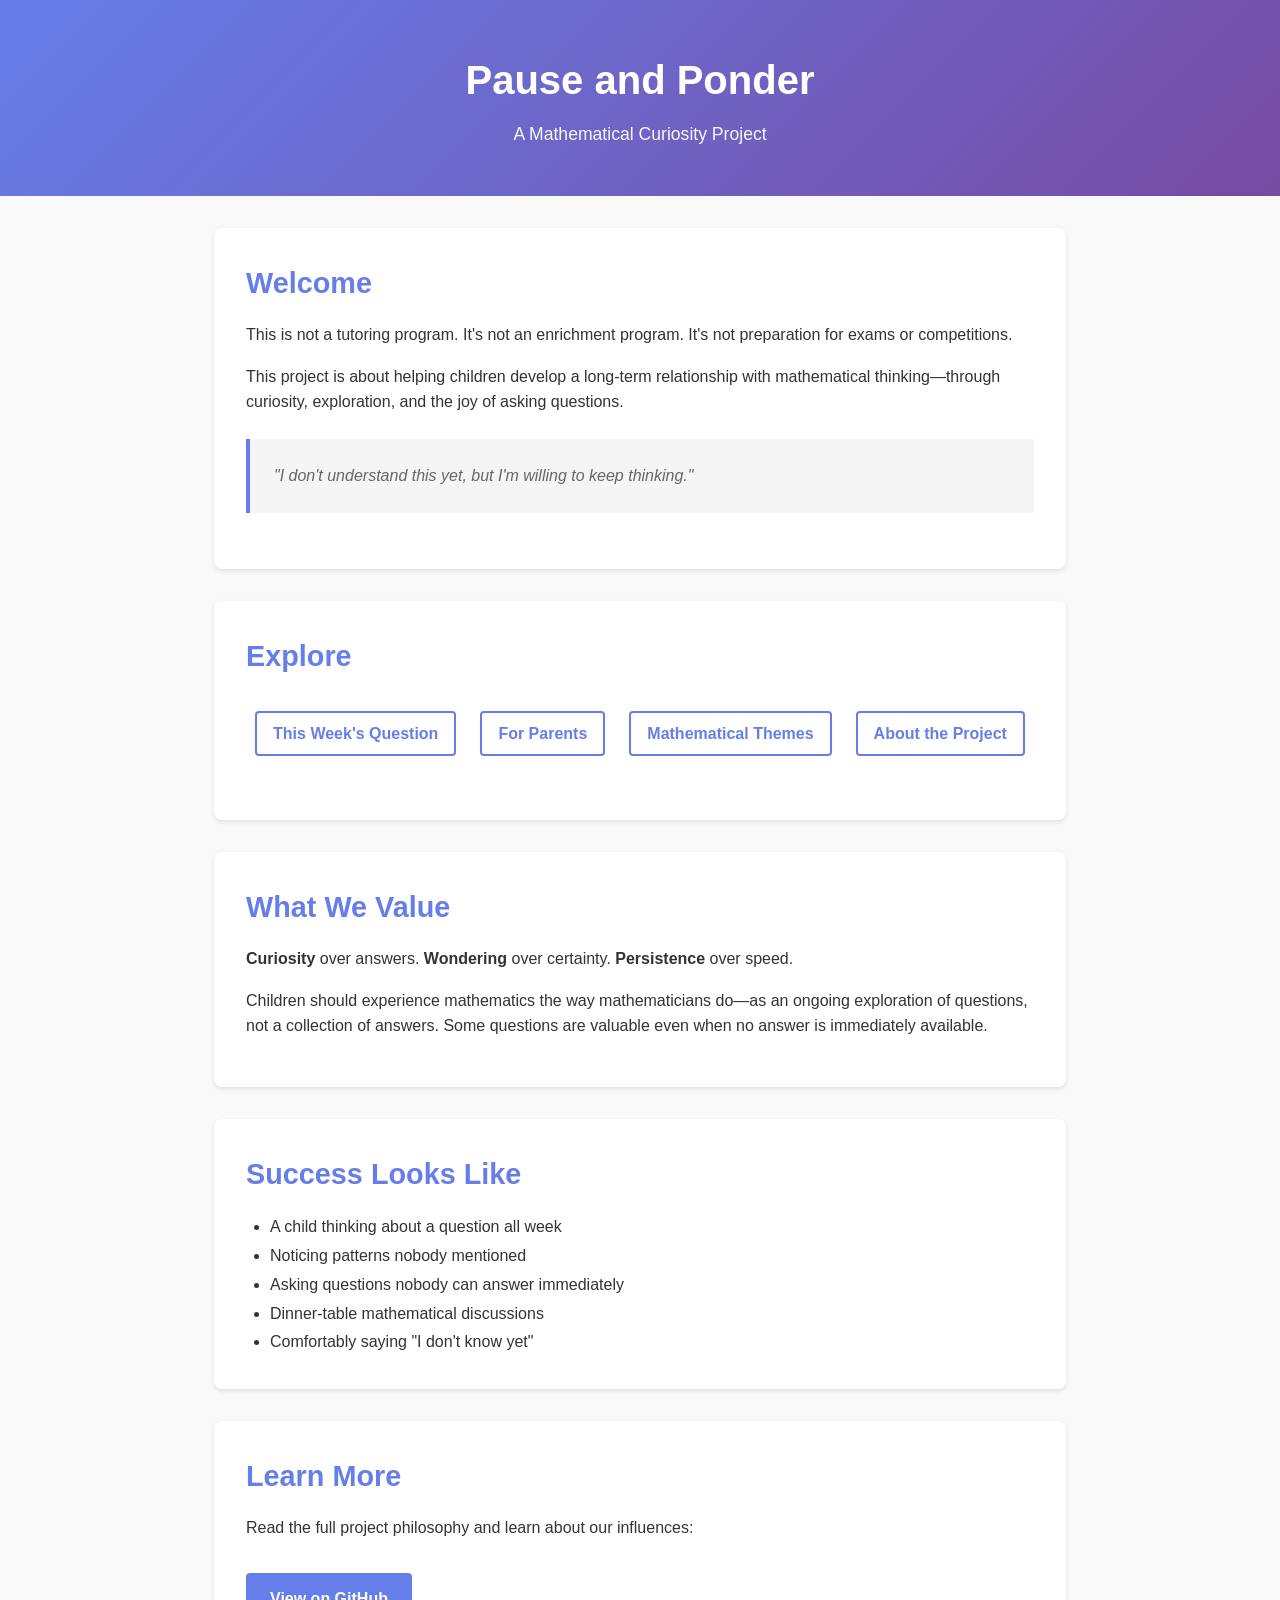
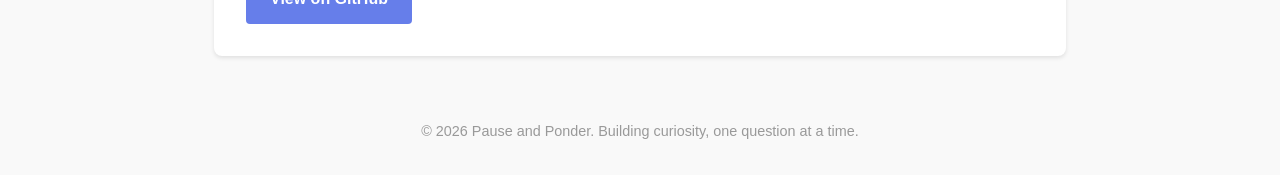
==== docs/index.html @ e1ff3a09 "add page index" ====
<!DOCTYPE html>
<html lang="en">
<head>
    <meta charset="UTF-8">
    <meta name="viewport" content="width=device-width, initial-scale=1.0">
    <title>Pause and Ponder - Mathematical Curiosity</title>
    <style>
        * {
            margin: 0;
            padding: 0;
            box-sizing: border-box;
        }

        body {
            font-family: -apple-system, BlinkMacSystemFont, 'Segoe UI', Roboto, Oxygen, Ubuntu, Cantarell, sans-serif;
            line-height: 1.6;
            color: #333;
            background-color: #f9f9f9;
        }

        header {
            background: linear-gradient(135deg, #667eea 0%, #764ba2 100%);
            color: white;
            padding: 3rem 1.5rem;
            text-align: center;
        }

        header h1 {
            font-size: 2.5rem;
            margin-bottom: 0.5rem;
        }

        header p {
            font-size: 1.1rem;
            opacity: 0.95;
        }

        main {
            max-width: 900px;
            margin: 2rem auto;
            padding: 0 1.5rem;
        }

        section {
            background: white;
            padding: 2rem;
            margin-bottom: 2rem;
            border-radius: 8px;
            box-shadow: 0 2px 4px rgba(0, 0, 0, 0.1);
        }

        section h2 {
            color: #667eea;
            margin-bottom: 1rem;
            font-size: 1.8rem;
        }

        section p {
            margin-bottom: 1rem;
            font-size: 1rem;
        }

        .cta-button {
            display: inline-block;
            background-color: #667eea;
            color: white;
            padding: 0.8rem 1.5rem;
            border-radius: 4px;
            text-decoration: none;
            font-weight: 600;
            margin-top: 1rem;
            transition: background-color 0.3s ease;
        }

        .cta-button:hover {
            background-color: #764ba2;
        }

        .nav-links {
            display: flex;
            gap: 1.5rem;
            flex-wrap: wrap;
            justify-content: center;
            margin: 2rem 0;
        }

        .nav-links a {
            color: #667eea;
            text-decoration: none;
            font-weight: 600;
            padding: 0.5rem 1rem;
            border: 2px solid #667eea;
            border-radius: 4px;
            transition: all 0.3s ease;
        }

        .nav-links a:hover {
            background-color: #667eea;
            color: white;
        }

        .quote {
            font-style: italic;
            color: #666;
            padding: 1.5rem;
            border-left: 4px solid #667eea;
            margin: 1.5rem 0;
            background-color: #f5f5f5;
        }

        footer {
            text-align: center;
            padding: 2rem;
            color: #999;
            font-size: 0.9rem;
        }

        @media (max-width: 768px) {
            header h1 {
                font-size: 1.8rem;
            }

            section {
                padding: 1.5rem;
                margin-bottom: 1.5rem;
            }

            .nav-links {
                flex-direction: column;
                gap: 1rem;
            }

            .nav-links a {
                display: block;
                text-align: center;
            }
        }
    </style>
</head>
<body>
    <header>
        <h1>Pause and Ponder</h1>
        <p>A Mathematical Curiosity Project</p>
    </header>

    <main>
        <section>
            <h2>Welcome</h2>
            <p>
                This is not a tutoring program. It's not an enrichment program. It's not preparation for exams or competitions.
            </p>
            <p>
                This project is about helping children develop a long-term relationship with mathematical thinking—through curiosity, exploration, and the joy of asking questions.
            </p>
            <div class="quote">
                "I don't understand this yet, but I'm willing to keep thinking."
            </div>
        </section>

        <section>
            <h2>Explore</h2>
            <div class="nav-links">
                <a href="pages/this-weeks-question.html">This Week's Question</a>
                <a href="pages/parent-notes.html">For Parents</a>
                <a href="pages/themes.html">Mathematical Themes</a>
                <a href="pages/about.html">About the Project</a>
            </div>
        </section>

        <section>
            <h2>What We Value</h2>
            <p><strong>Curiosity</strong> over answers. <strong>Wondering</strong> over certainty. <strong>Persistence</strong> over speed.</p>
            <p>
                Children should experience mathematics the way mathematicians do—as an ongoing exploration of questions, not a collection of answers. Some questions are valuable even when no answer is immediately available.
            </p>
        </section>

        <section>
            <h2>Success Looks Like</h2>
            <ul style="margin-left: 1.5rem; line-height: 1.8;">
                <li>A child thinking about a question all week</li>
                <li>Noticing patterns nobody mentioned</li>
                <li>Asking questions nobody can answer immediately</li>
                <li>Dinner-table mathematical discussions</li>
                <li>Comfortably saying "I don't know yet"</li>
            </ul>
        </section>

        <section>
            <h2>Learn More</h2>
            <p>
                Read the full project philosophy and learn about our influences:
            </p>
            <a href="https://github.com/your-username/pause_and_ponder" class="cta-button">View on GitHub</a>
        </section>
    </main>

    <footer>
        <p>&copy; 2026 Pause and Ponder. Building curiosity, one question at a time.</p>
    </footer>
</body>
</html>
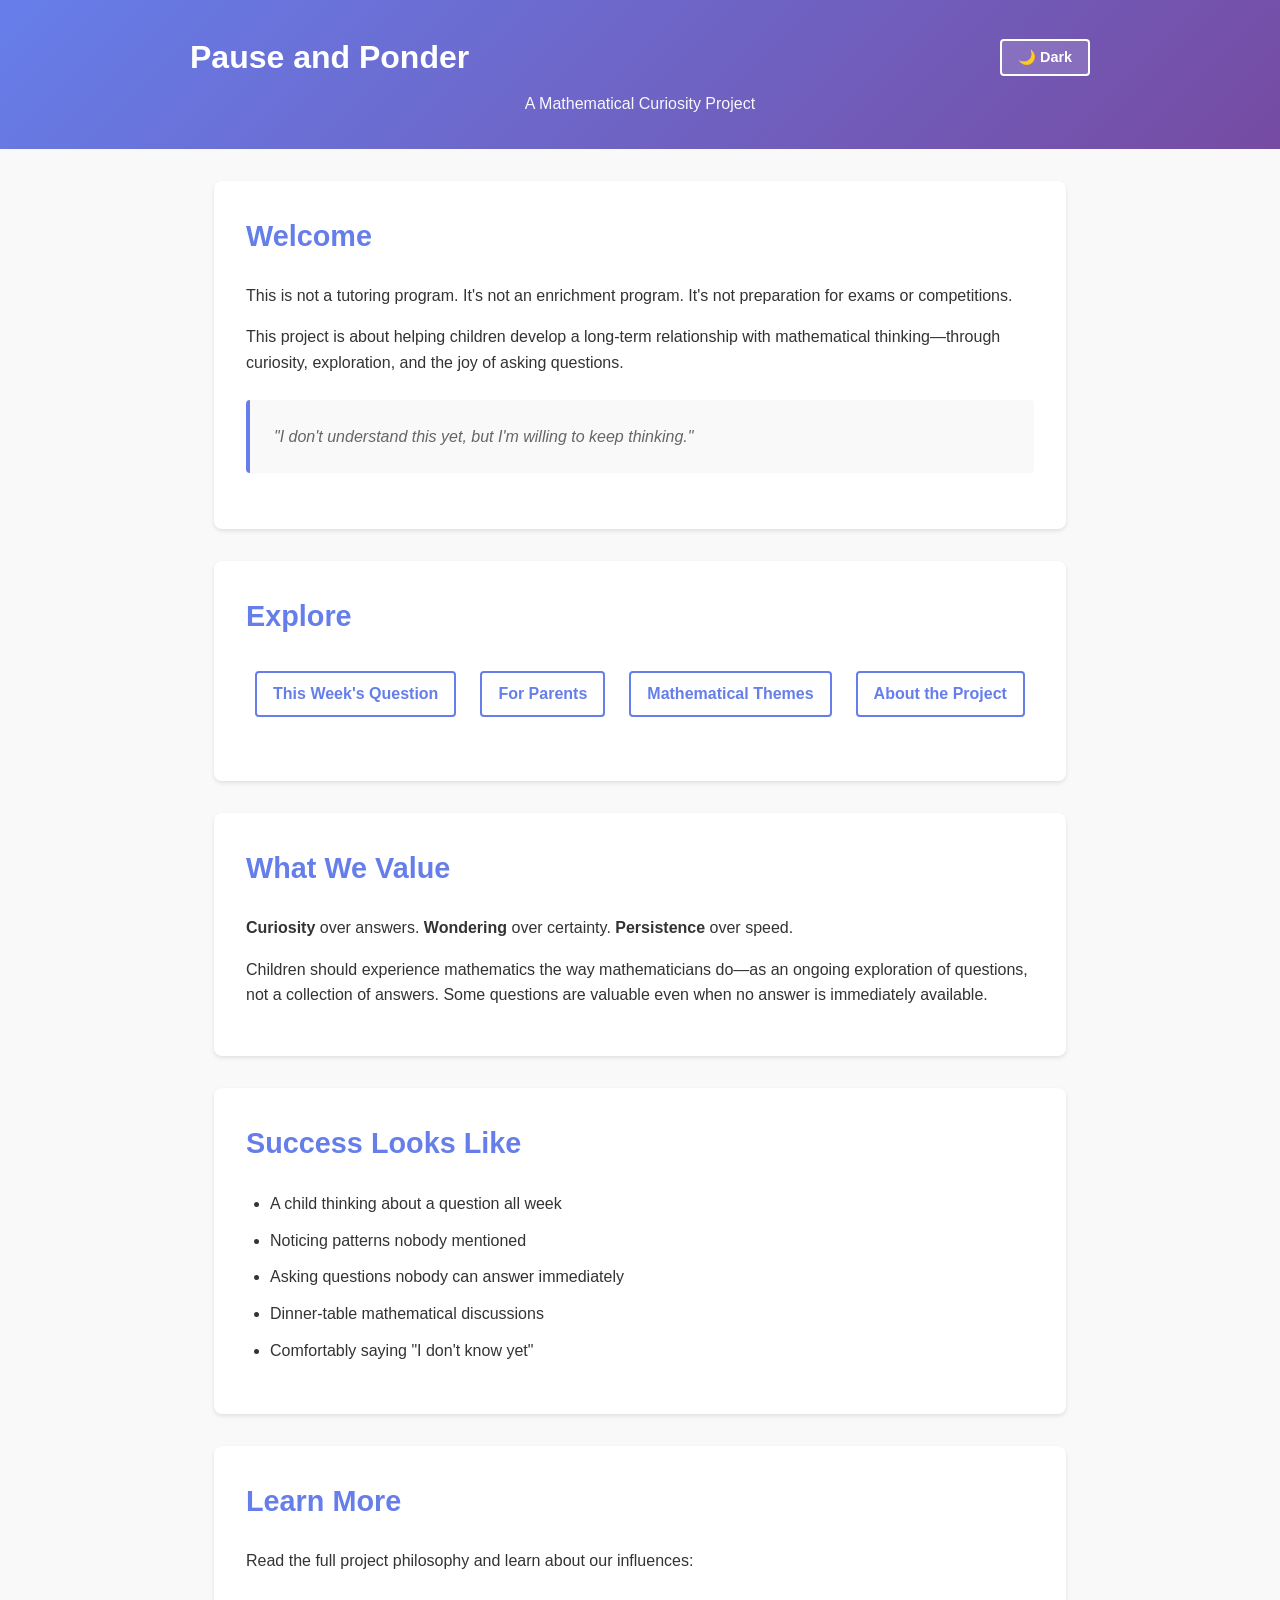
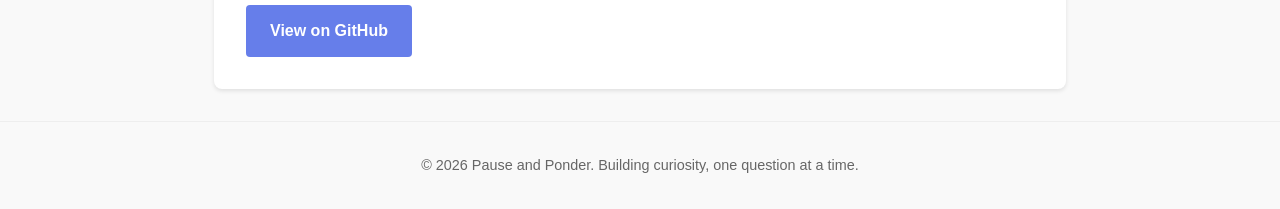
==== commit ff7cf2ac: "light and dark theme" ====
--- a/docs/index.html
+++ b/docs/index.html
@@ -4,142 +4,14 @@
     <meta charset="UTF-8">
     <meta name="viewport" content="width=device-width, initial-scale=1.0">
     <title>Pause and Ponder - Mathematical Curiosity</title>
-    <style>
-        * {
-            margin: 0;
-            padding: 0;
-            box-sizing: border-box;
-        }
-
-        body {
-            font-family: -apple-system, BlinkMacSystemFont, 'Segoe UI', Roboto, Oxygen, Ubuntu, Cantarell, sans-serif;
-            line-height: 1.6;
-            color: #333;
-            background-color: #f9f9f9;
-        }
-
-        header {
-            background: linear-gradient(135deg, #667eea 0%, #764ba2 100%);
-            color: white;
-            padding: 3rem 1.5rem;
-            text-align: center;
-        }
-
-        header h1 {
-            font-size: 2.5rem;
-            margin-bottom: 0.5rem;
-        }
-
-        header p {
-            font-size: 1.1rem;
-            opacity: 0.95;
-        }
-
-        main {
-            max-width: 900px;
-            margin: 2rem auto;
-            padding: 0 1.5rem;
-        }
-
-        section {
-            background: white;
-            padding: 2rem;
-            margin-bottom: 2rem;
-            border-radius: 8px;
-            box-shadow: 0 2px 4px rgba(0, 0, 0, 0.1);
-        }
-
-        section h2 {
-            color: #667eea;
-            margin-bottom: 1rem;
-            font-size: 1.8rem;
-        }
-
-        section p {
-            margin-bottom: 1rem;
-            font-size: 1rem;
-        }
-
-        .cta-button {
-            display: inline-block;
-            background-color: #667eea;
-            color: white;
-            padding: 0.8rem 1.5rem;
-            border-radius: 4px;
-            text-decoration: none;
-            font-weight: 600;
-            margin-top: 1rem;
-            transition: background-color 0.3s ease;
-        }
-
-        .cta-button:hover {
-            background-color: #764ba2;
-        }
-
-        .nav-links {
-            display: flex;
-            gap: 1.5rem;
-            flex-wrap: wrap;
-            justify-content: center;
-            margin: 2rem 0;
-        }
-
-        .nav-links a {
-            color: #667eea;
-            text-decoration: none;
-            font-weight: 600;
-            padding: 0.5rem 1rem;
-            border: 2px solid #667eea;
-            border-radius: 4px;
-            transition: all 0.3s ease;
-        }
-
-        .nav-links a:hover {
-            background-color: #667eea;
-            color: white;
-        }
-
-        .quote {
-            font-style: italic;
-            color: #666;
-            padding: 1.5rem;
-            border-left: 4px solid #667eea;
-            margin: 1.5rem 0;
-            background-color: #f5f5f5;
-        }
-
-        footer {
-            text-align: center;
-            padding: 2rem;
-            color: #999;
-            font-size: 0.9rem;
-        }
-
-        @media (max-width: 768px) {
-            header h1 {
-                font-size: 1.8rem;
-            }
-
-            section {
-                padding: 1.5rem;
-                margin-bottom: 1.5rem;
-            }
-
-            .nav-links {
-                flex-direction: column;
-                gap: 1rem;
-            }
-
-            .nav-links a {
-                display: block;
-                text-align: center;
-            }
-        }
-    </style>
+    <link rel="stylesheet" href="style.css">
 </head>
 <body>
     <header>
-        <h1>Pause and Ponder</h1>
+        <div>
+            <h1>Pause and Ponder</h1>
+            <button id="theme-toggle" onclick="toggleTheme()">🌙 Dark</button>
+        </div>
         <p>A Mathematical Curiosity Project</p>
     </header>
 
@@ -152,18 +24,18 @@
             <p>
                 This project is about helping children develop a long-term relationship with mathematical thinking—through curiosity, exploration, and the joy of asking questions.
             </p>
-            <div class="quote">
+            <div class="quote" style="font-style: italic; color: var(--text-secondary); padding: 1.5rem; border-left: 4px solid var(--link-color); margin: 1.5rem 0; background-color: var(--bg-primary); border-radius: 4px;">
                 "I don't understand this yet, but I'm willing to keep thinking."
             </div>
         </section>
 
         <section>
             <h2>Explore</h2>
-            <div class="nav-links">
-                <a href="pages/this-weeks-question.html">This Week's Question</a>
-                <a href="pages/parent-notes.html">For Parents</a>
-                <a href="pages/themes.html">Mathematical Themes</a>
-                <a href="pages/about.html">About the Project</a>
+            <div class="nav-links" style="display: flex; gap: 1.5rem; flex-wrap: wrap; justify-content: center; margin: 2rem 0;">
+                <a href="pages/this-weeks-question.html" style="color: var(--link-color); text-decoration: none; font-weight: 600; padding: 0.5rem 1rem; border: 2px solid var(--link-color); border-radius: 4px; transition: all 0.3s ease;">This Week's Question</a>
+                <a href="pages/parent-notes.html" style="color: var(--link-color); text-decoration: none; font-weight: 600; padding: 0.5rem 1rem; border: 2px solid var(--link-color); border-radius: 4px; transition: all 0.3s ease;">For Parents</a>
+                <a href="pages/themes.html" style="color: var(--link-color); text-decoration: none; font-weight: 600; padding: 0.5rem 1rem; border: 2px solid var(--link-color); border-radius: 4px; transition: all 0.3s ease;">Mathematical Themes</a>
+                <a href="pages/about.html" style="color: var(--link-color); text-decoration: none; font-weight: 600; padding: 0.5rem 1rem; border: 2px solid var(--link-color); border-radius: 4px; transition: all 0.3s ease;">About the Project</a>
             </div>
         </section>
 
@@ -191,12 +63,14 @@
             <p>
                 Read the full project philosophy and learn about our influences:
             </p>
-            <a href="https://github.com/your-username/pause_and_ponder" class="cta-button">View on GitHub</a>
+            <a href="https://github.com/jihuang2024/pause_and_ponder" style="display: inline-block; background-color: var(--link-color); color: white; padding: 0.8rem 1.5rem; border-radius: 4px; text-decoration: none; font-weight: 600; margin-top: 1rem; transition: background-color 0.3s ease;">View on GitHub</a>
         </section>
     </main>
 
     <footer>
         <p>&copy; 2026 Pause and Ponder. Building curiosity, one question at a time.</p>
     </footer>
+
+    <script src="script.js"></script>
 </body>
 </html>
--- a/docs/style.css
+++ b/docs/style.css
@@ -0,0 +1,192 @@
+:root {
+    /* Light theme (default) */
+    --bg-primary: #f9f9f9;
+    --bg-secondary: white;
+    --text-primary: #333;
+    --text-secondary: #666;
+    --border-color: #eee;
+    --gradient-1: #667eea;
+    --gradient-2: #764ba2;
+    --shadow: rgba(0, 0, 0, 0.1);
+    --link-color: #667eea;
+    --link-hover: #764ba2;
+    --button-bg: rgba(255, 255, 255, 0.15);
+    --button-bg-hover: rgba(255, 255, 255, 0.25);
+}
+
+/* Dark theme */
+html.dark-mode {
+    --bg-primary: #1a1a1a;
+    --bg-secondary: #2d2d2d;
+    --text-primary: #e5e5e5;
+    --text-secondary: #aaa;
+    --border-color: #444;
+    --gradient-1: #667eea;
+    --gradient-2: #764ba2;
+    --shadow: rgba(0, 0, 0, 0.3);
+    --link-color: #8fa3ff;
+    --link-hover: #b0c4ff;
+    --button-bg: rgba(0, 0, 0, 0.2);
+    --button-bg-hover: rgba(0, 0, 0, 0.4);
+}
+
+* {
+    margin: 0;
+    padding: 0;
+    box-sizing: border-box;
+}
+
+body {
+    font-family: -apple-system, BlinkMacSystemFont, 'Segoe UI', Roboto, Oxygen, Ubuntu, Cantarell, sans-serif;
+    line-height: 1.6;
+    color: var(--text-primary);
+    background-color: var(--bg-primary);
+    transition: background-color 0.3s ease, color 0.3s ease;
+}
+
+header {
+    background: linear-gradient(135deg, var(--gradient-1) 0%, var(--gradient-2) 100%);
+    color: white;
+    padding: 2rem 1.5rem;
+}
+
+header > div {
+    display: flex;
+    justify-content: space-between;
+    align-items: center;
+    max-width: 900px;
+    margin: 0 auto;
+}
+
+header h1 {
+    font-size: 2rem;
+}
+
+header h1 a {
+    color: white;
+    text-decoration: none;
+}
+
+header h1 a:hover {
+    text-decoration: underline;
+}
+
+header p {
+    text-align: center;
+    opacity: 0.95;
+    margin-top: 0.5rem;
+}
+
+#theme-toggle {
+    background-color: var(--button-bg);
+    border: 2px solid white;
+    color: white;
+    padding: 0.5rem 1rem;
+    border-radius: 4px;
+    cursor: pointer;
+    font-weight: 600;
+    font-size: 0.9rem;
+    transition: all 0.3s ease;
+}
+
+#theme-toggle:hover {
+    background-color: var(--button-bg-hover);
+}
+
+main {
+    max-width: 900px;
+    margin: 2rem auto;
+    padding: 0 1.5rem;
+}
+
+section {
+    background: var(--bg-secondary);
+    padding: 2rem;
+    margin-bottom: 2rem;
+    border-radius: 8px;
+    box-shadow: 0 2px 4px var(--shadow);
+    transition: background-color 0.3s ease, box-shadow 0.3s ease;
+}
+
+section h2 {
+    color: var(--link-color);
+    margin-bottom: 1.5rem;
+    font-size: 1.8rem;
+}
+
+section h3 {
+    color: var(--link-hover);
+    margin-top: 1.5rem;
+    margin-bottom: 0.8rem;
+    font-size: 1.3rem;
+}
+
+section p {
+    margin-bottom: 1rem;
+    font-size: 1rem;
+    color: var(--text-primary);
+}
+
+section ul {
+    margin-left: 1.5rem;
+    margin-bottom: 1rem;
+    line-height: 1.8;
+}
+
+section li {
+    margin-bottom: 0.5rem;
+    color: var(--text-primary);
+}
+
+section a {
+    color: var(--link-color);
+    text-decoration: none;
+    font-weight: 500;
+    transition: color 0.3s ease;
+}
+
+section a:hover {
+    color: var(--link-hover);
+    text-decoration: underline;
+}
+
+footer {
+    text-align: center;
+    padding: 2rem;
+    color: var(--text-secondary);
+    font-size: 0.9rem;
+    border-top: 1px solid var(--border-color);
+    transition: border-color 0.3s ease, color 0.3s ease;
+}
+
+@media (max-width: 768px) {
+    header {
+        padding: 1.5rem 1rem;
+    }
+
+    header > div {
+        flex-direction: column;
+        gap: 1rem;
+    }
+
+    header h1 {
+        font-size: 1.5rem;
+    }
+
+    #theme-toggle {
+        width: 100%;
+    }
+
+    section {
+        padding: 1.5rem;
+        margin-bottom: 1.5rem;
+    }
+
+    section h2 {
+        font-size: 1.5rem;
+    }
+
+    section h3 {
+        font-size: 1.1rem;
+    }
+}
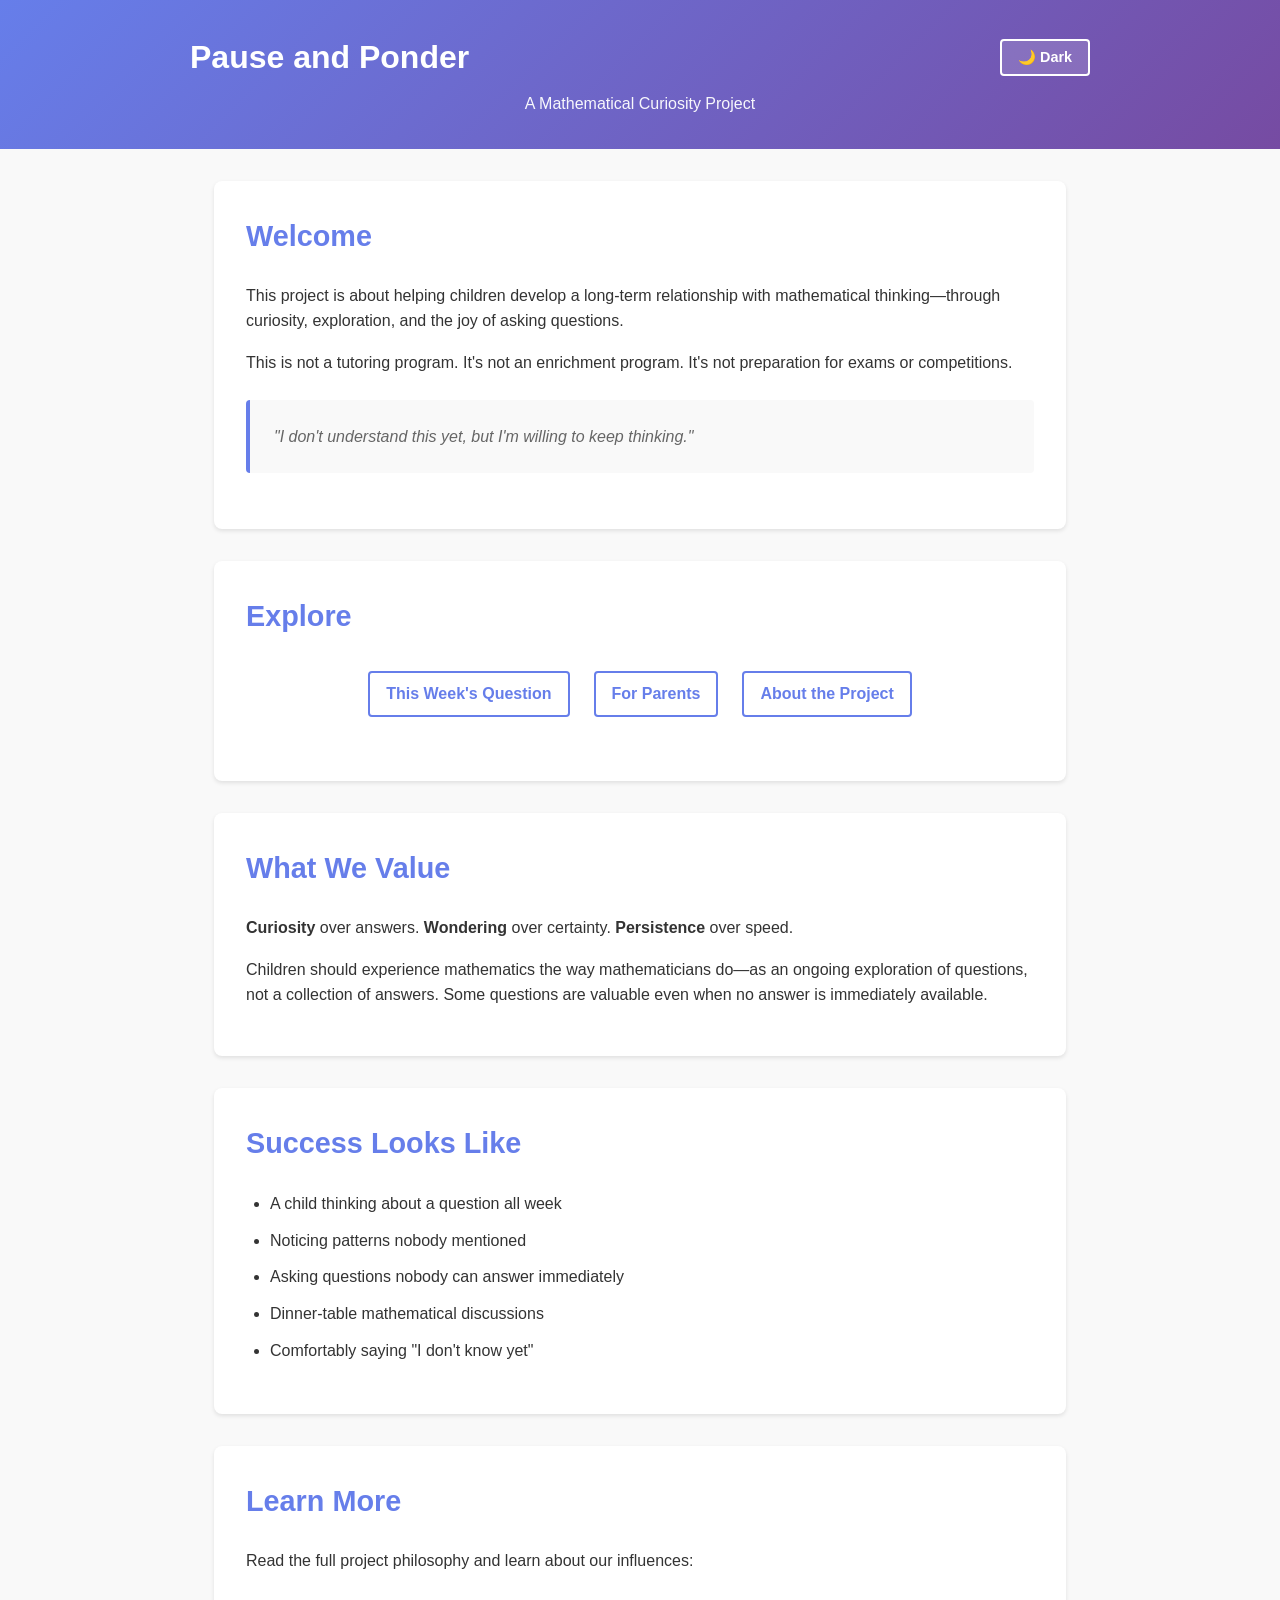
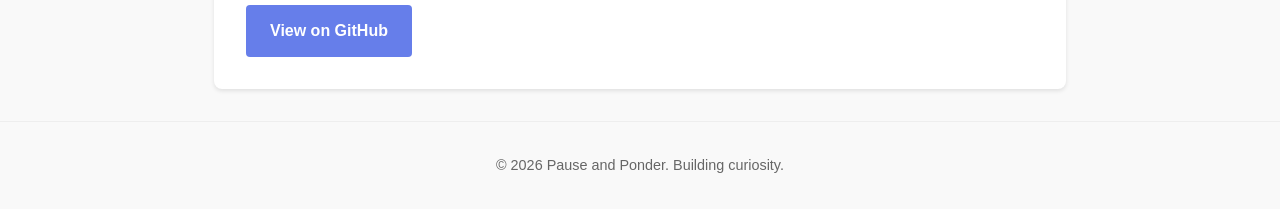
==== commit 883bff97: "Remove themes and tiny adjust" ====
--- a/docs/index.html
+++ b/docs/index.html
@@ -19,10 +19,10 @@
         <section>
             <h2>Welcome</h2>
             <p>
-                This is not a tutoring program. It's not an enrichment program. It's not preparation for exams or competitions.
+                This project is about helping children develop a long-term relationship with mathematical thinking—through curiosity, exploration, and the joy of asking questions.
             </p>
             <p>
-                This project is about helping children develop a long-term relationship with mathematical thinking—through curiosity, exploration, and the joy of asking questions.
+                This is not a tutoring program. It's not an enrichment program. It's not preparation for exams or competitions.
             </p>
             <div class="quote" style="font-style: italic; color: var(--text-secondary); padding: 1.5rem; border-left: 4px solid var(--link-color); margin: 1.5rem 0; background-color: var(--bg-primary); border-radius: 4px;">
                 "I don't understand this yet, but I'm willing to keep thinking."
@@ -34,7 +34,6 @@
             <div class="nav-links" style="display: flex; gap: 1.5rem; flex-wrap: wrap; justify-content: center; margin: 2rem 0;">
                 <a href="pages/this-weeks-question.html" style="color: var(--link-color); text-decoration: none; font-weight: 600; padding: 0.5rem 1rem; border: 2px solid var(--link-color); border-radius: 4px; transition: all 0.3s ease;">This Week's Question</a>
                 <a href="pages/parent-notes.html" style="color: var(--link-color); text-decoration: none; font-weight: 600; padding: 0.5rem 1rem; border: 2px solid var(--link-color); border-radius: 4px; transition: all 0.3s ease;">For Parents</a>
-                <a href="pages/themes.html" style="color: var(--link-color); text-decoration: none; font-weight: 600; padding: 0.5rem 1rem; border: 2px solid var(--link-color); border-radius: 4px; transition: all 0.3s ease;">Mathematical Themes</a>
                 <a href="pages/about.html" style="color: var(--link-color); text-decoration: none; font-weight: 600; padding: 0.5rem 1rem; border: 2px solid var(--link-color); border-radius: 4px; transition: all 0.3s ease;">About the Project</a>
             </div>
         </section>
@@ -68,7 +67,7 @@
     </main>
 
     <footer>
-        <p>&copy; 2026 Pause and Ponder. Building curiosity, one question at a time.</p>
+        <p>&copy; 2026 Pause and Ponder. Building curiosity.</p>
     </footer>
 
     <script src="script.js"></script>
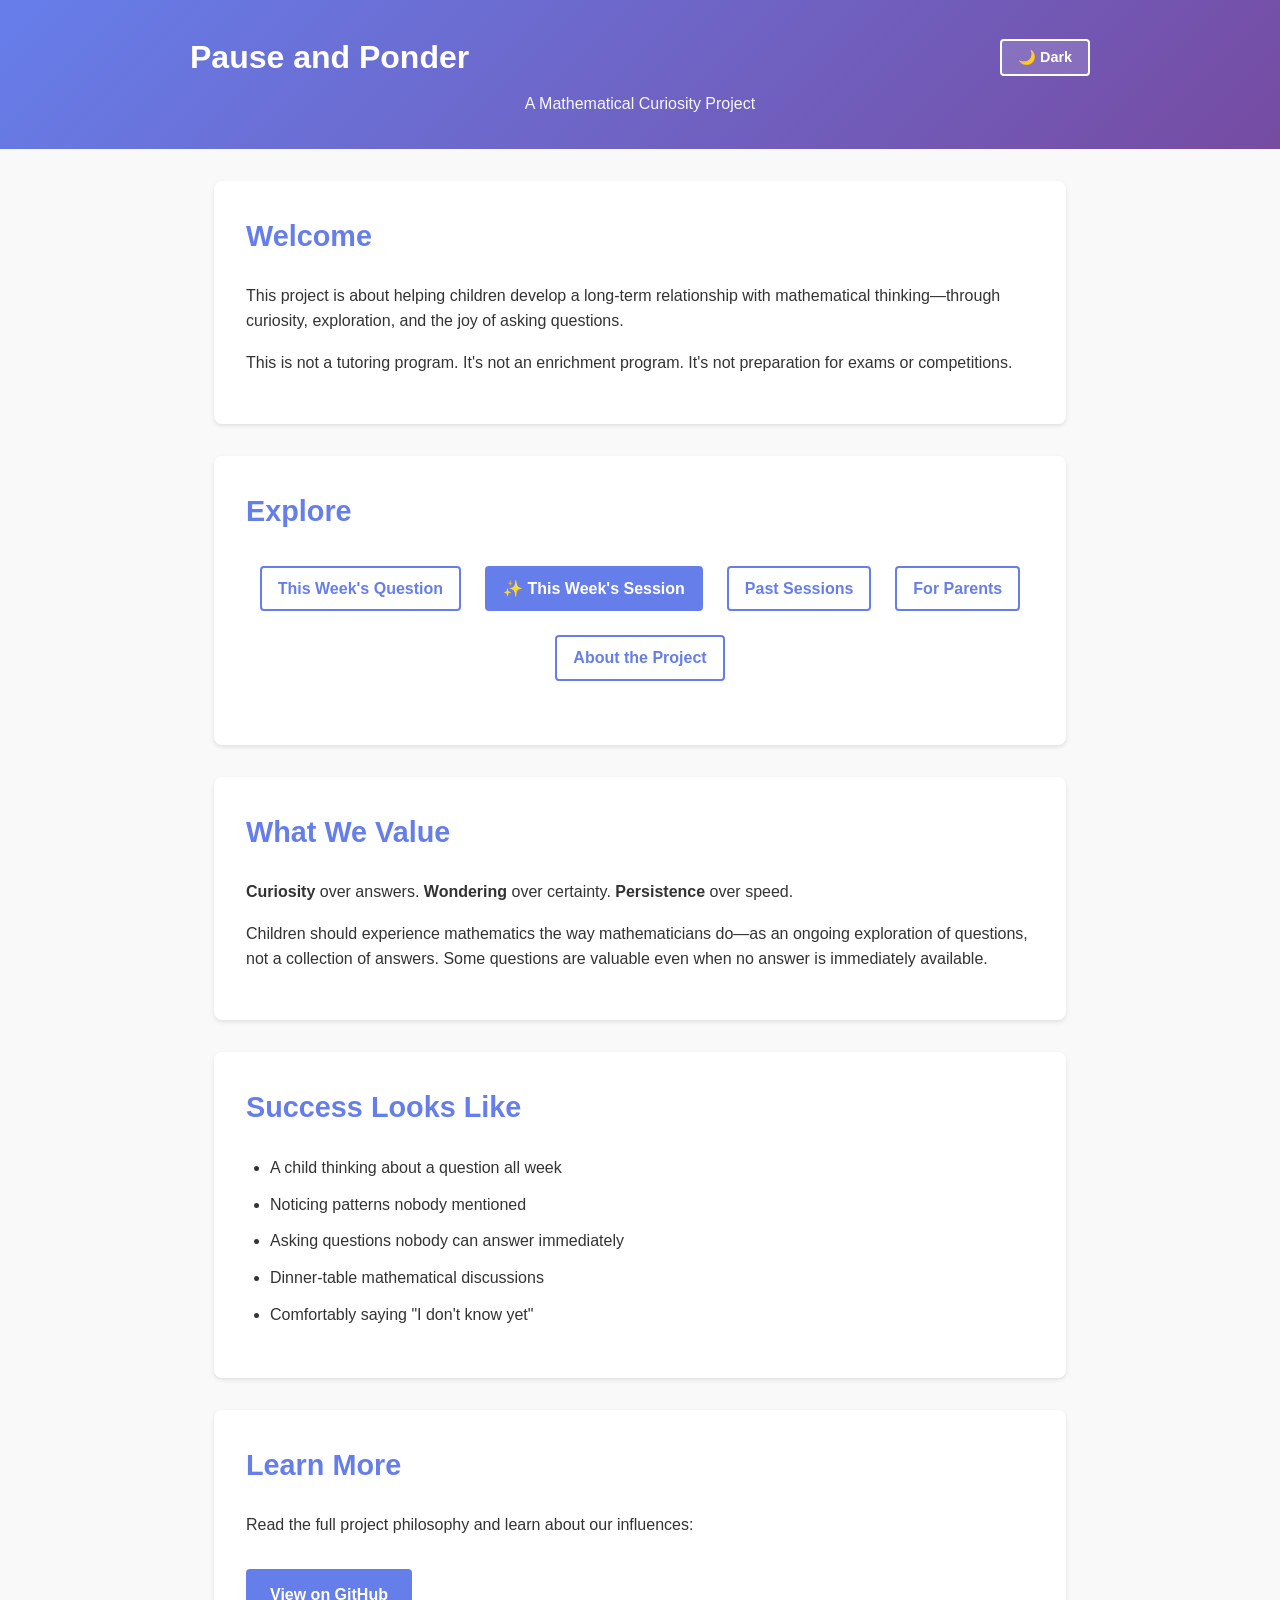
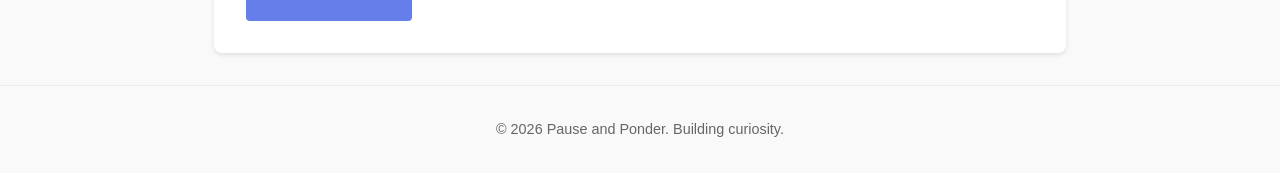
==== commit bc8aa110: "Remove banner" ====
--- a/docs/index.html
+++ b/docs/index.html
@@ -24,15 +24,14 @@
             <p>
                 This is not a tutoring program. It's not an enrichment program. It's not preparation for exams or competitions.
             </p>
-            <div class="quote" style="font-style: italic; color: var(--text-secondary); padding: 1.5rem; border-left: 4px solid var(--link-color); margin: 1.5rem 0; background-color: var(--bg-primary); border-radius: 4px;">
-                "I don't understand this yet, but I'm willing to keep thinking."
-            </div>
         </section>
 
         <section>
             <h2>Explore</h2>
             <div class="nav-links" style="display: flex; gap: 1.5rem; flex-wrap: wrap; justify-content: center; margin: 2rem 0;">
                 <a href="pages/this-weeks-question.html" style="color: var(--link-color); text-decoration: none; font-weight: 600; padding: 0.5rem 1rem; border: 2px solid var(--link-color); border-radius: 4px; transition: all 0.3s ease;">This Week's Question</a>
+                <a href="sessions/2026-06-15-light-bulbs/index.html" style="color: white; background-color: var(--link-color); text-decoration: none; font-weight: 600; padding: 0.5rem 1rem; border: 2px solid var(--link-color); border-radius: 4px; transition: all 0.3s ease;">✨ This Week's Session</a>
+                <a href="sessions/index.html" style="color: var(--link-color); text-decoration: none; font-weight: 600; padding: 0.5rem 1rem; border: 2px solid var(--link-color); border-radius: 4px; transition: all 0.3s ease;">Past Sessions</a>
                 <a href="pages/parent-notes.html" style="color: var(--link-color); text-decoration: none; font-weight: 600; padding: 0.5rem 1rem; border: 2px solid var(--link-color); border-radius: 4px; transition: all 0.3s ease;">For Parents</a>
                 <a href="pages/about.html" style="color: var(--link-color); text-decoration: none; font-weight: 600; padding: 0.5rem 1rem; border: 2px solid var(--link-color); border-radius: 4px; transition: all 0.3s ease;">About the Project</a>
             </div>
